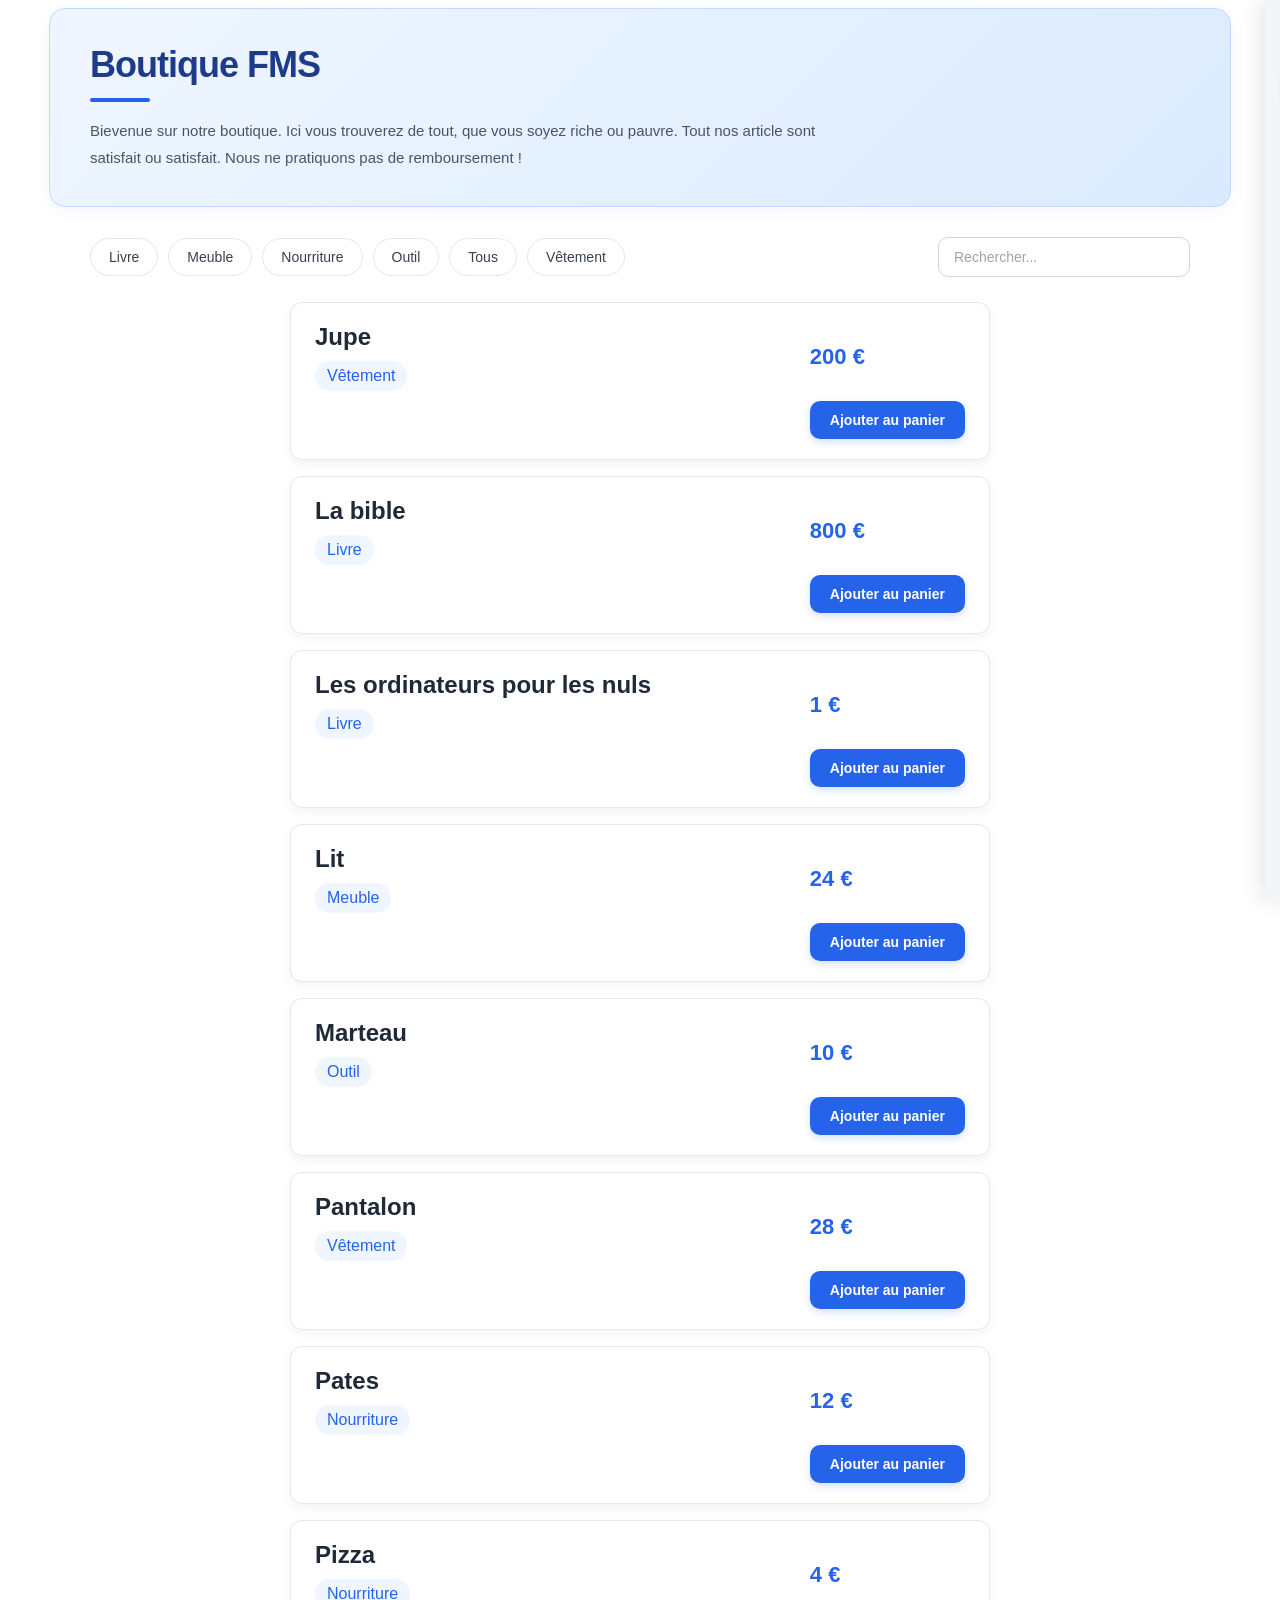
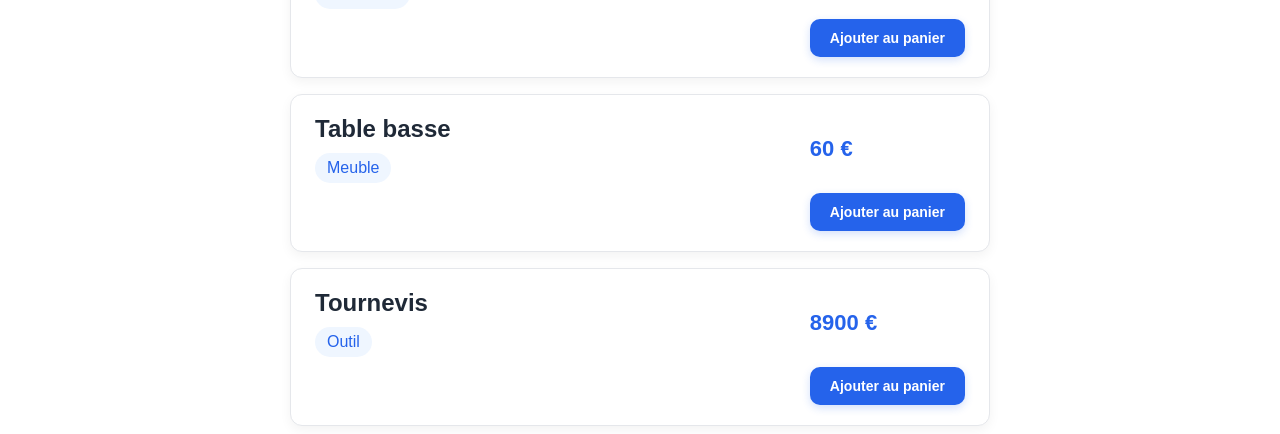
==== index.html @ f7cae329 "Ajout du prix total" ====
<!DOCTYPE html>
<html>
    <head>
        <meta charset="utf-8">
        <meta http-equiv="X-UA-Compatible" content="IE=edge">

        <title>Boutique en ligne</title>

        <meta name="description" content="">
        <meta name="viewport" content="width=device-width, initial-scale=1">

        <link rel="stylesheet" href="style.css">
        <link rel="stylesheet" href="article.css">
        <link rel="stylesheet" href="category.css">
        <link rel="stylesheet" href="cart.css">
        <script src="main.js" defer></script>
    </head>
    <body>
        <header id="shop-header">
            <h1>Boutique FMS</h1>
            <p>Bievenue sur notre boutique. Ici vous trouverez de tout, que vous soyez riche ou pauvre. Tout nos article sont satisfait ou satisfait. Nous ne pratiquons pas de remboursement !</p>
        </header>
       
        <div id="cart-container">
            <div class="cart">
                <!-- Contient les articles ajoutés au panier -->
            </div>
            <div id="total-price">Prix total : 0 €</div>
            <button class="cart-button">Payer</button>
        </div>

        <div id="filter-container">
            <div id="category-container">
                <!-- Catégories générées en JS -->
            </div>
            <form id="letters">
                <input type="text" id="input_web"  pattern="[a-zA-Zà-ÿÀ-ŸñÑ\s]+" placeholder="Rechercher..."/>
            </form>
        </div>



        <div id="article-container">
            <!-- Articles générés en JS -->
        </div>
    </body>
</html>
---- style.css ----
/* En-tête de la boutique */
#shop-header {
    max-width: 1100px;
    margin: 0 auto 30px auto;
    padding: 35px 40px;

    background: linear-gradient(
        135deg,
        #eff6ff 0%,
        #dbeafe 100%
    );

    border: 1px solid #bfdbfe;
    border-radius: 16px;

    box-shadow: 0 4px 15px rgba(37, 99, 235, 0.06);
}

/* Titre */
#shop-header h1 {
    font-size: 36px;
    font-weight: 700;
    color: #1e3a8a;

    margin: 0 0 15px 0;
    letter-spacing: -1px;
}

/* Petite barre décorative */
#shop-header h1::after {
    content: "";
    display: block;

    width: 60px;
    height: 4px;

    background-color: #2563eb;
    border-radius: 10px;

    margin-top: 12px;
}

/* Description */
#shop-header p {
    font-size: 15px;
    line-height: 1.8;
    color: #475569;

    max-width: 750px;
    margin: 0;
}

body {
    font-family: 'Helvetica', 'Arial', sans-serif;
}


#cart-container {
    display: flex;
    flex-direction: column;
    gap: 16px;
    max-width: 700px;
    margin: 0 auto;
}

#category-container {
    max-width: 700px;
    margin: 0 auto;
}

.tab-list {
    display: flex;
    width: 80%;
}

.tab {
    width: stretch;
    text-align: center;
    align-items: center;
    border-left: solid 2px gray;
}

.tab-link {
    width: stretch;
    height: stretch;
    min-width: auto;
    border: none;
    background-color: #eee;
    font-size: large;
    font-weight: 600;
}

.tab-link:hover {
    background-color: #ddd;
}

.quantity-buttons button {
    display: block;
    width: 30px;
    padding-inline: auto;
}

#cat {
    list-style: none;       /* Supprime les points noirs */
    display: flex;
    flex-wrap: wrap;
    gap: 8px;
    padding: 0;
}

#ele{
    padding: 6px 12px;
    border-radius: 12px;
    font-size: medium;
}
---- article.css ----
#article-container {
    display: flex;
    flex-direction: column;
    gap: 16px;
    max-width: 700px;
    margin: 0 auto;
}

.article {
    display: grid;
    grid-template-columns: 1fr auto;
    grid-template-rows: auto auto;
    align-items: center;
    gap: 10px;

    background: white;
    padding: 20px 24px;
    border-radius: 12px;
    border: 1px solid #e5e7eb;
    box-shadow: 0 4px 12px rgba(0,0,0,0.05);
}

/* Nom : en haut à gauche */
.article h2 {
    grid-column: 1;
    grid-row: 1;
    margin: 0;
    color: #1f2937;
}

/* Catégorie : en bas à gauche */
.article p:nth-of-type(1) {
    grid-column: 1;
    grid-row: 2;
    margin: 0;

    color: #2563eb;
    background: #eff6ff;
    border-radius: 20px;
    padding: 6px 12px;
    width: fit-content;
}

/* Prix : à droite */
.article p:nth-of-type(2) {
    grid-column: 2;
    grid-row: 1 / 3;
    margin: 0;

    font-size: 22px;
    font-weight: bold;
    color: #2563eb;
}

/* Bouton Ajouter au panier */
.add-to-cart {
    grid-column: 2;
    grid-row: 3;

    padding: 11px 20px;
    background-color: #2563eb;
    color: white;

    border: none;
    border-radius: 10px;

    font-size: 14px;
    font-weight: 600;
    cursor: pointer;

    box-shadow: 0 3px 8px rgba(37, 99, 235, 0.2);
    transition: all 0.2s ease;
}

.add-to-cart:hover {
    background-color: #1d4ed8;
    transform: translateY(-2px);
    box-shadow: 0 6px 14px rgba(37, 99, 235, 0.3);
}
---- category.css ----
/* Catégories + recherche */
#filter-container {
    display: flex;
    justify-content: space-between;
    align-items: center;
    gap: 20px;

    max-width: 1100px;
    margin: 0 auto 25px auto;
}

/* Conteneur des catégories */
#category-container {
    flex: 1;
    min-width: 0;
    margin: 0;
}

/* Liste horizontale */
#cat {
    display: flex;
    flex-direction: row;
    flex-wrap: wrap;
    gap: 10px;

    list-style: none;
    padding: 0;
    margin: 0;
}

/* Boutons des catégories */
#cat li {
    padding: 10px 18px;
    background-color: white;
    color: #374151;

    border: 1px solid #e5e7eb;
    border-radius: 25px;

    font-size: 14px;
    font-weight: 500;
    cursor: pointer;

    transition: all 0.2s ease;
    user-select: none;
}

/* Effet au survol */
#cat li:hover {
    background-color: #eff6ff;
    border-color: #2563eb;
    color: #2563eb;
    transform: translateY(-2px);
}

/* Catégorie sélectionnée */
#cat li.active {
    background-color: #2563eb;
    border-color: #2563eb;
    color: white;
    box-shadow: 0 3px 8px rgba(37,99,235,0.2);
}

/* Barre de recherche */
#letters {
    margin: 0;
    flex-shrink: 0;
}

#letters input {
    width: 220px;
    padding: 11px 15px;

    border: 1px solid #d1d5db;
    border-radius: 10px;

    background-color: white;
    font-size: 14px;
    color: #374151;

    outline: none;
    transition: all 0.2s ease;
}

/* Lorsque l'utilisateur clique */
#letters input:focus {
    border-color: #2563eb;
    box-shadow: 0 0 0 3px rgba(37, 99, 235, 0.1);
}

/* Placeholder */
#letters input::placeholder {
    color: #9ca3af;
}

/* Adaptation aux petits écrans */
@media (max-width: 600px) {
    #cat {
        gap: 8px;
    }

    #cat li {
        padding: 8px 12px;
        font-size: 13px;
    }
}
---- cart.css ----
#cart-container {
    position: fixed;
    top: 0;
    right: 0;

    width: 500px;
    height: 100vh;

    background-color: #f3f5f9;
    padding: 20px;
    box-sizing: border-box;

    overflow-y: auto;
    z-index: 1000;

    display: flex;
    flex-direction: column;
    gap: 16px;

    box-shadow: -5px 0 20px rgba(0, 0, 0, 0.1);

    /* Cache le panneau sauf une zone de 15px */
    transform: translateX(calc(100% - 15px));

    transition: transform 0.3s ease;
}

/* Apparition au survol */
#cart-container:hover {
    transform: translateX(0);
}

.cart-button, .remove-all-button {
    padding: 10px 20px;
    background-color: #2563eb;
    color: white;

    border: none;
    border-radius: 10px;

    font-size: 14px;
    font-weight: 600;
    cursor: pointer;

    box-shadow: 0 3px 8px rgba(37, 99, 235, 0.2);
    transition: all 0.2s ease;
}

.cart-button:hover {
    background-color: #1d4ed8;
    transform: translateY(-2px);
    box-shadow: 0 6px 14px rgba(37, 99, 235, 0.3);
}
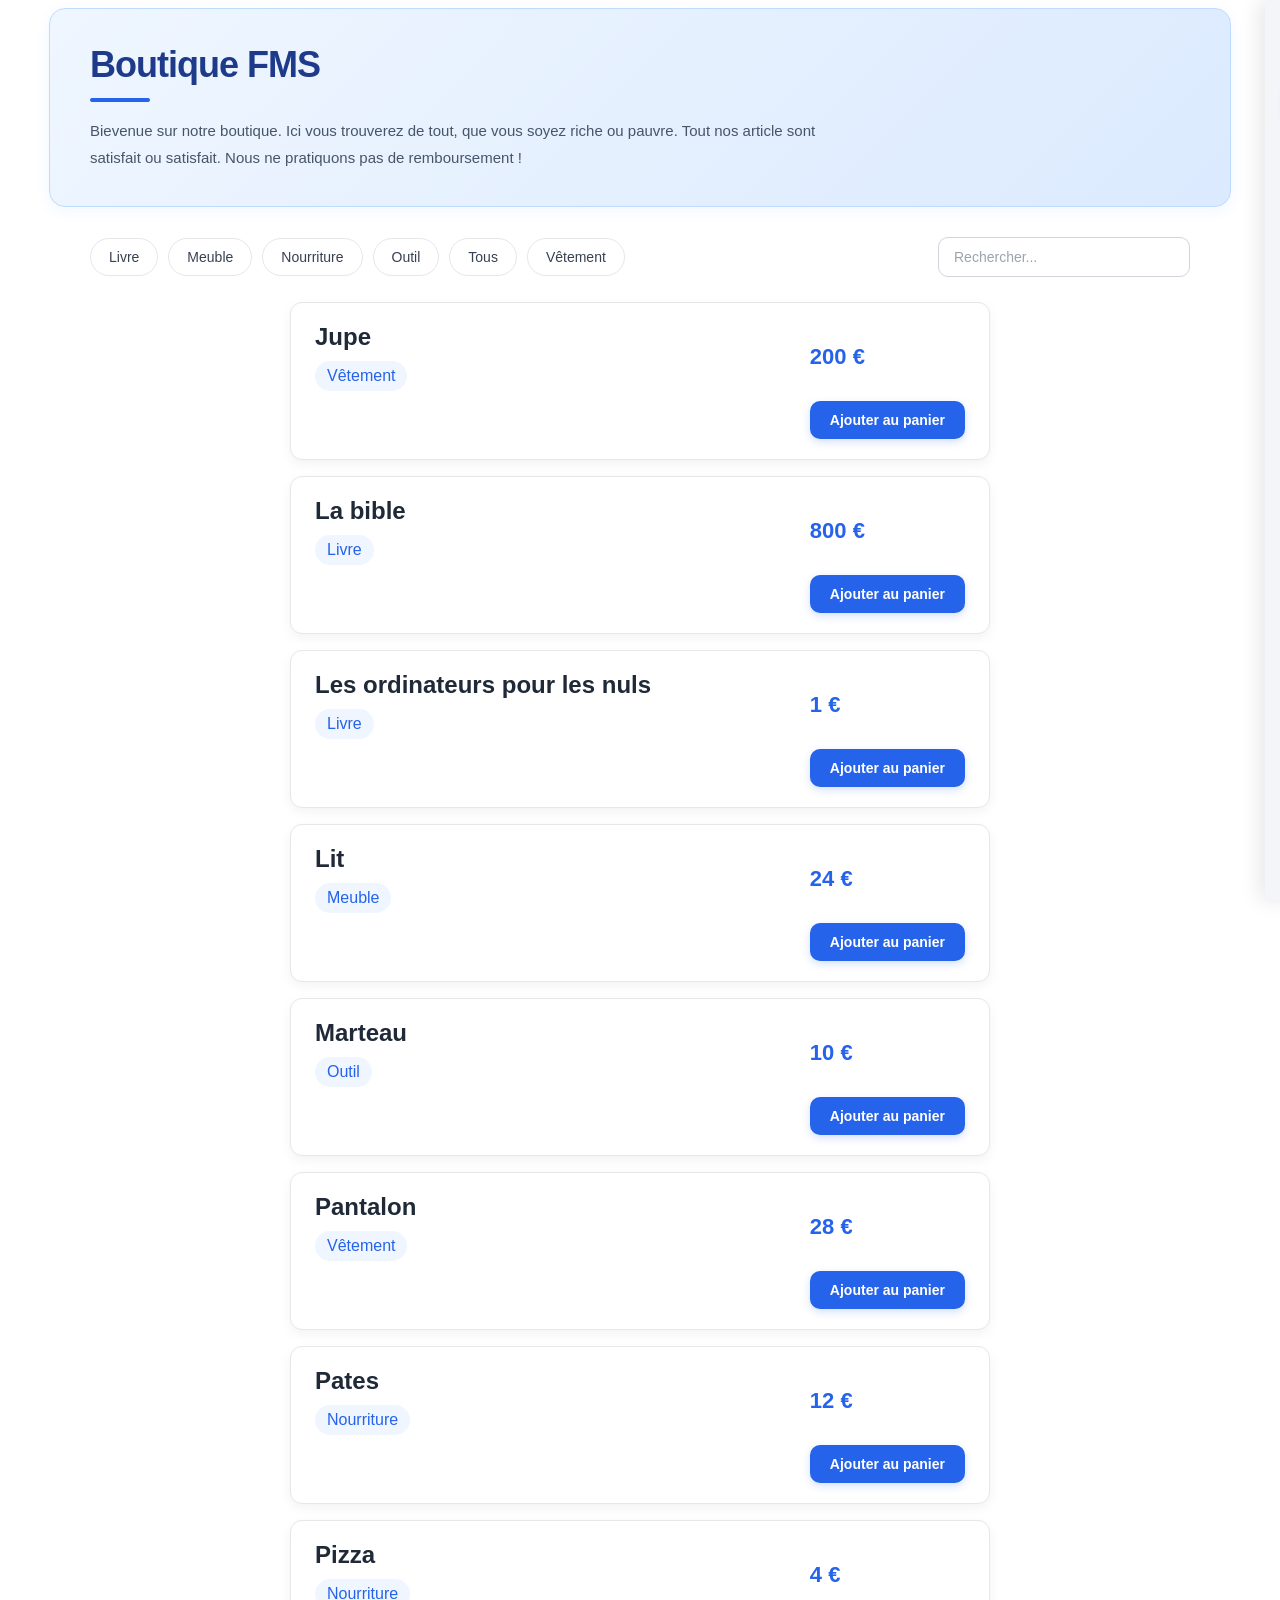
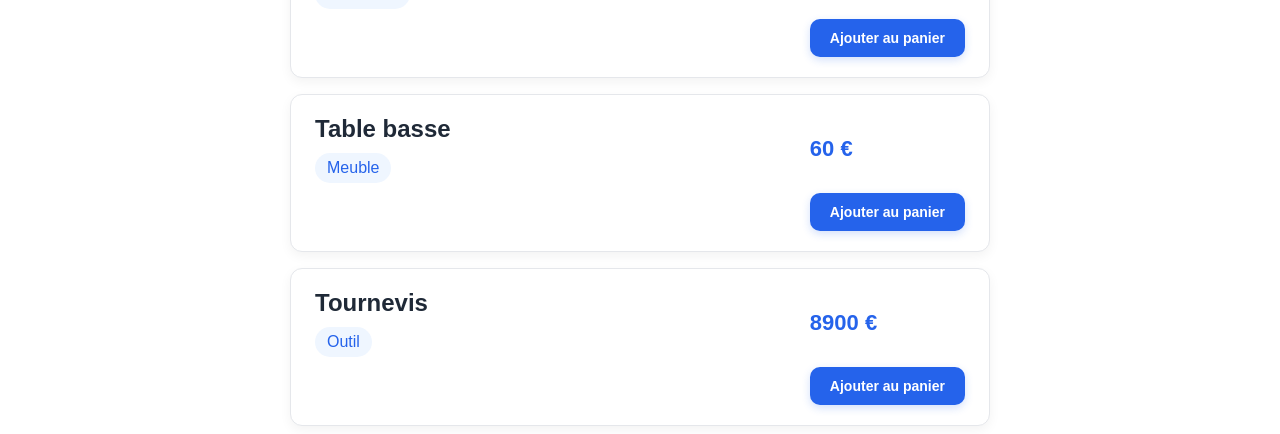
==== commit 2be70262: "changement de div par p" ====
--- a/index.html
+++ b/index.html
@@ -25,7 +25,8 @@
             <div class="cart">
                 <!-- Contient les articles ajoutés au panier -->
             </div>
-            <div id="total-price">Prix total : 0 €</div>
+            <p id ="total">
+            </p>
             <button class="cart-button">Payer</button>
         </div>
 
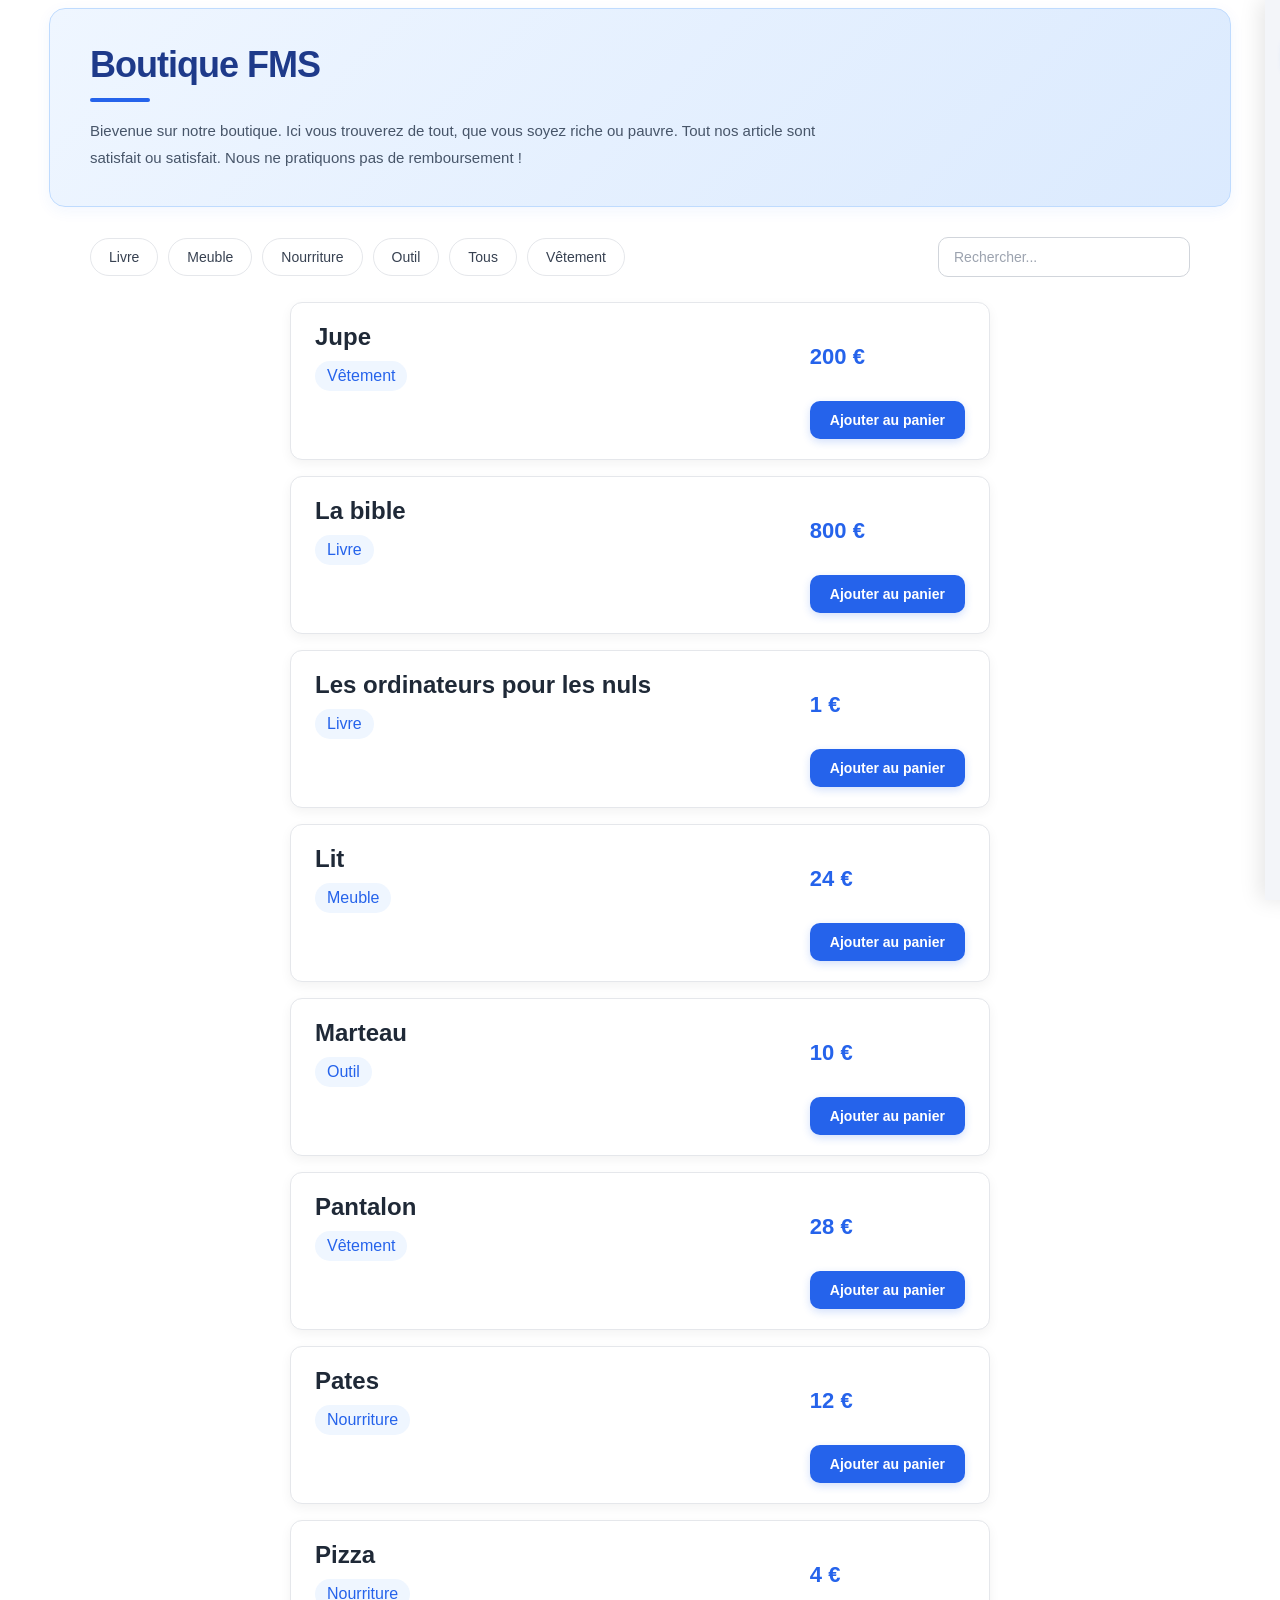
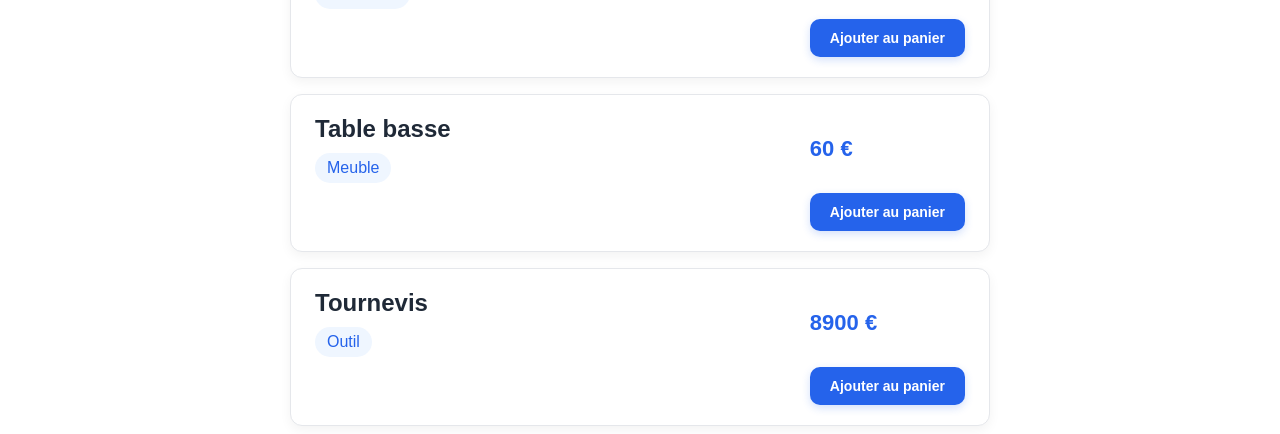
==== commit 1c1cbb77: "Merge branch 'main' of https://github.com/damienlabbe45-lab/boutique_en_ligne into featureDamien" ====
--- a/index.html
+++ b/index.html
@@ -25,8 +25,6 @@
             <div class="cart">
                 <!-- Contient les articles ajoutés au panier -->
             </div>
-            <p id ="total">
-            </p>
             <button class="cart-button">Payer</button>
         </div>
 
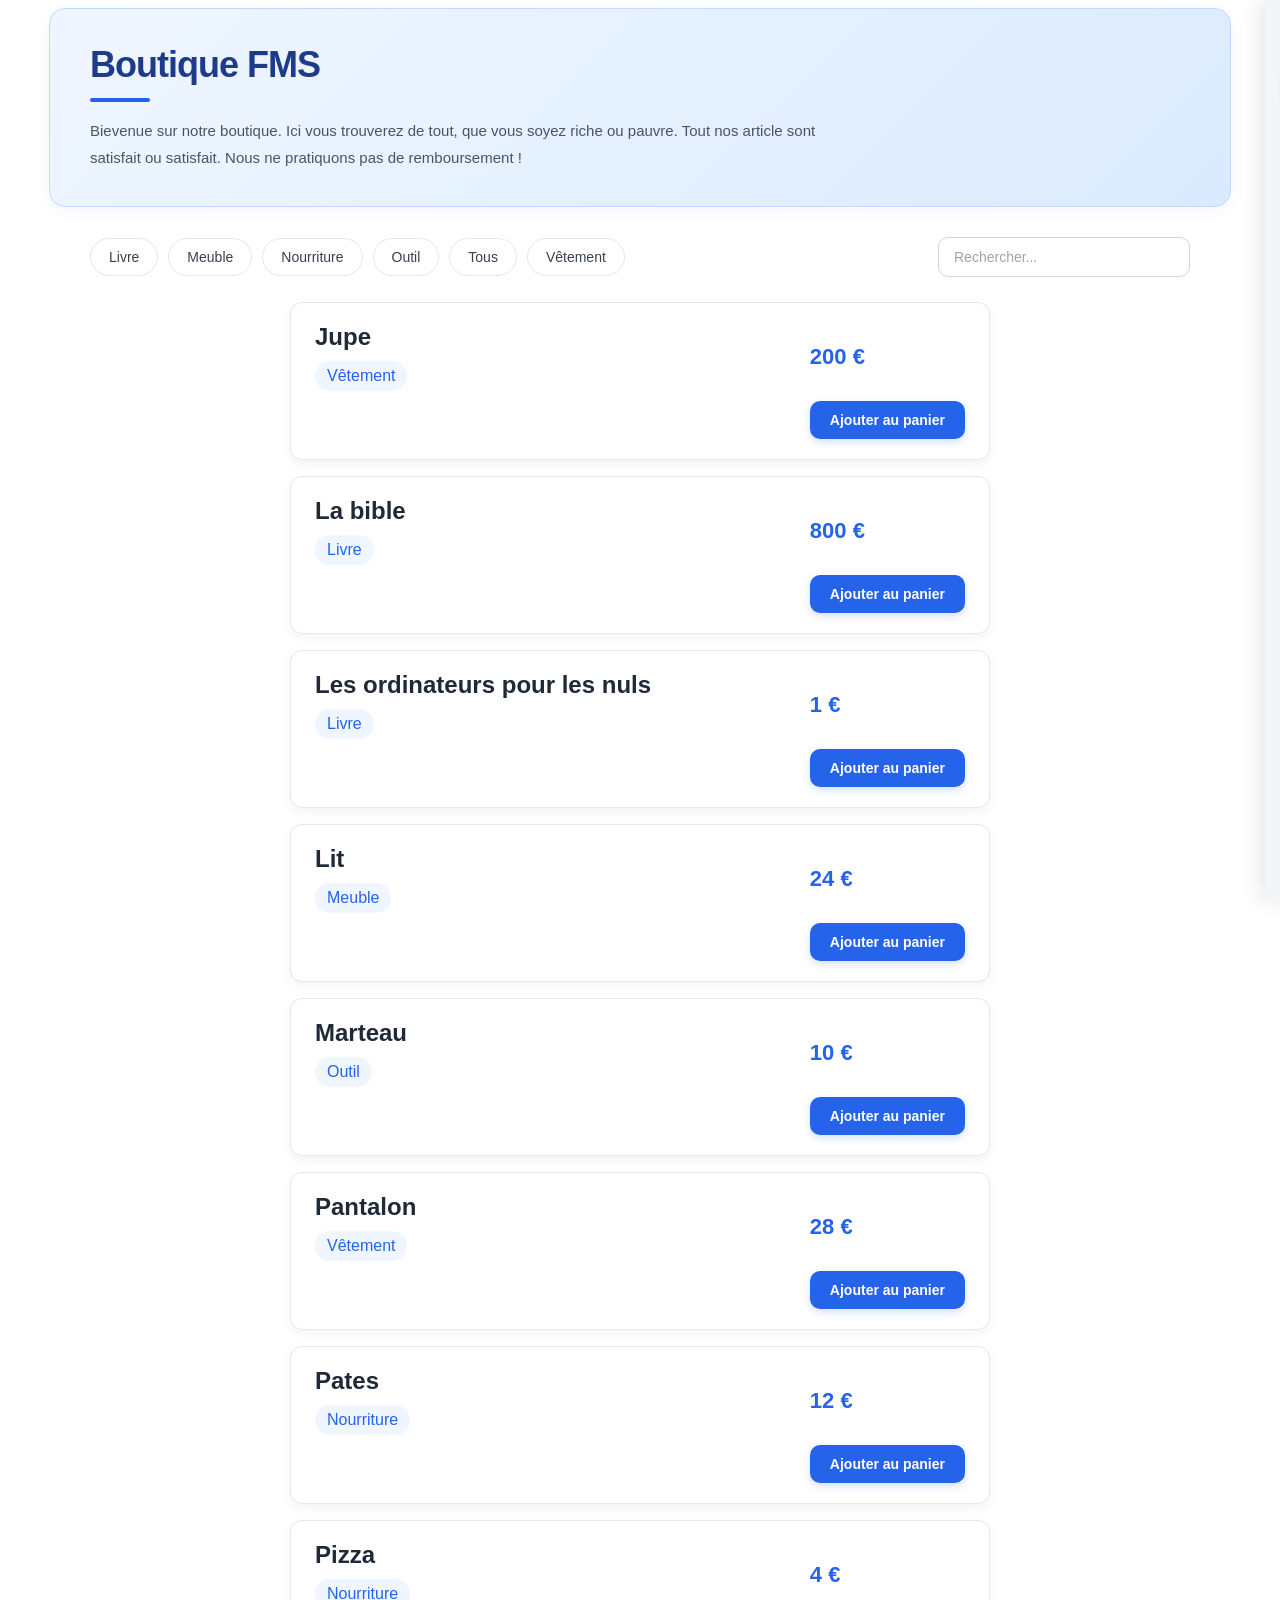
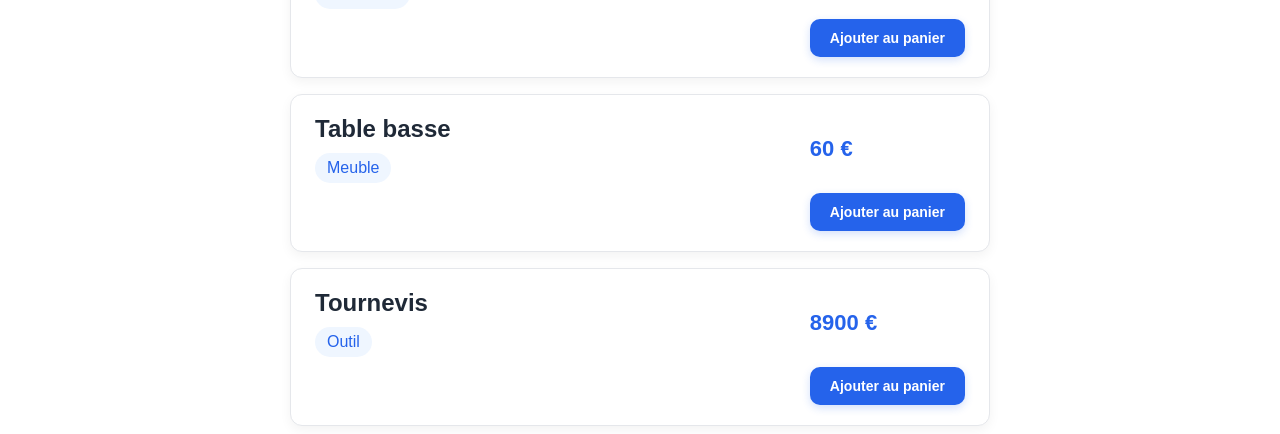
==== commit 5b5dab8d: "ajout de la div prix-total" ====
--- a/index.html
+++ b/index.html
@@ -25,6 +25,7 @@
             <div class="cart">
                 <!-- Contient les articles ajoutés au panier -->
             </div>
+            <div id="total-price">Prix total : 0 €</div>
             <button class="cart-button">Payer</button>
         </div>
 
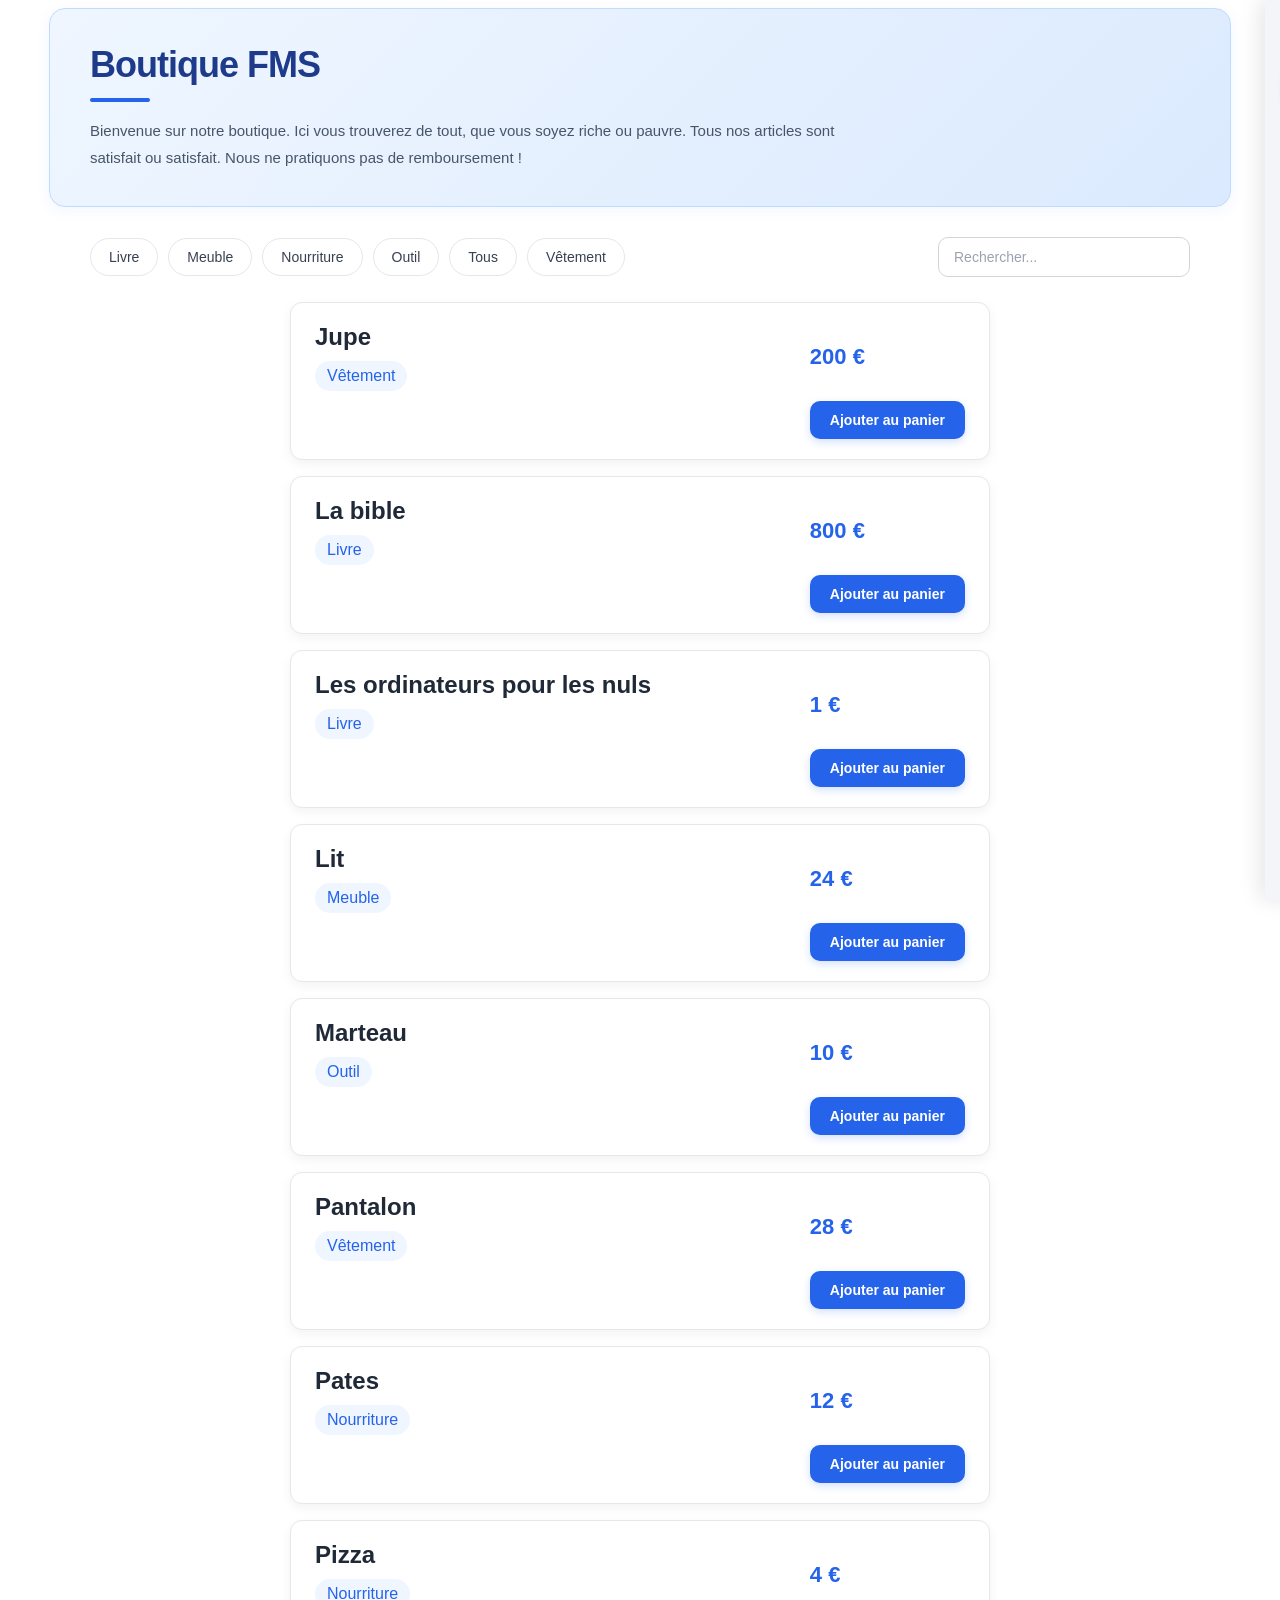
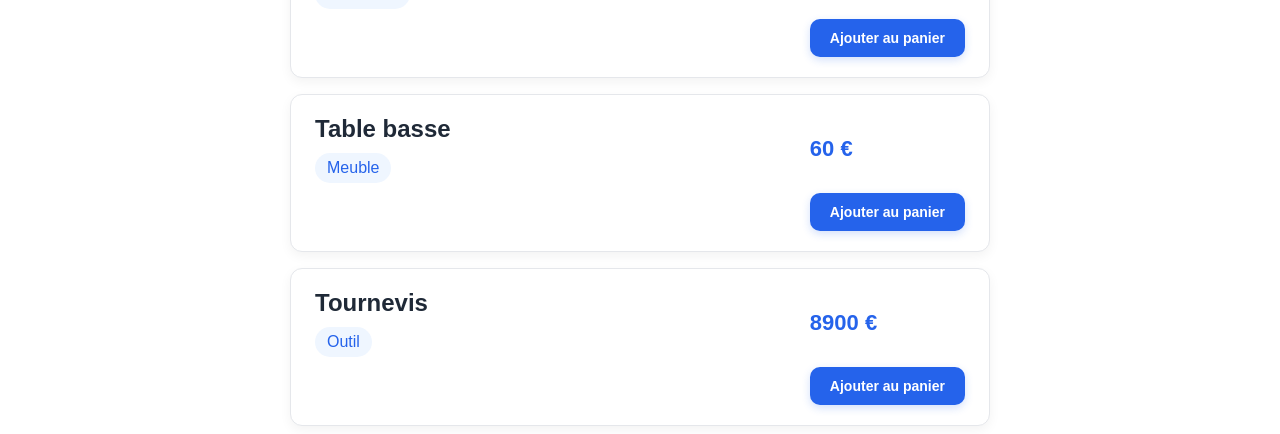
==== commit 9f052f10: "CSS des boutons +/-" ====
--- a/index.html
+++ b/index.html
@@ -18,7 +18,7 @@
     <body>
         <header id="shop-header">
             <h1>Boutique FMS</h1>
-            <p>Bievenue sur notre boutique. Ici vous trouverez de tout, que vous soyez riche ou pauvre. Tout nos article sont satisfait ou satisfait. Nous ne pratiquons pas de remboursement !</p>
+            <p>Bienvenue sur notre boutique. Ici vous trouverez de tout, que vous soyez riche ou pauvre. Tous nos articles sont satisfait ou satisfait. Nous ne pratiquons pas de remboursement !</p>
         </header>
        
         <div id="cart-container">
--- a/style.css
+++ b/style.css
@@ -96,8 +96,21 @@
 
 .quantity-buttons button {
     display: block;
+    height: 30px;
     width: 30px;
     padding-inline: auto;
+    font-size: large;
+    background-color: white;
+    color: #374151;
+    border: 1px solid #e5e7eb;
+    border-radius: 3px;
+}
+
+.quantity-buttons button:hover {
+    color: #2563eb;
+    background-color: #eff6ff;
+    border: 1px solid #2563eb;
+    transition: all 0.2s ease;
 }
 
 #cat {
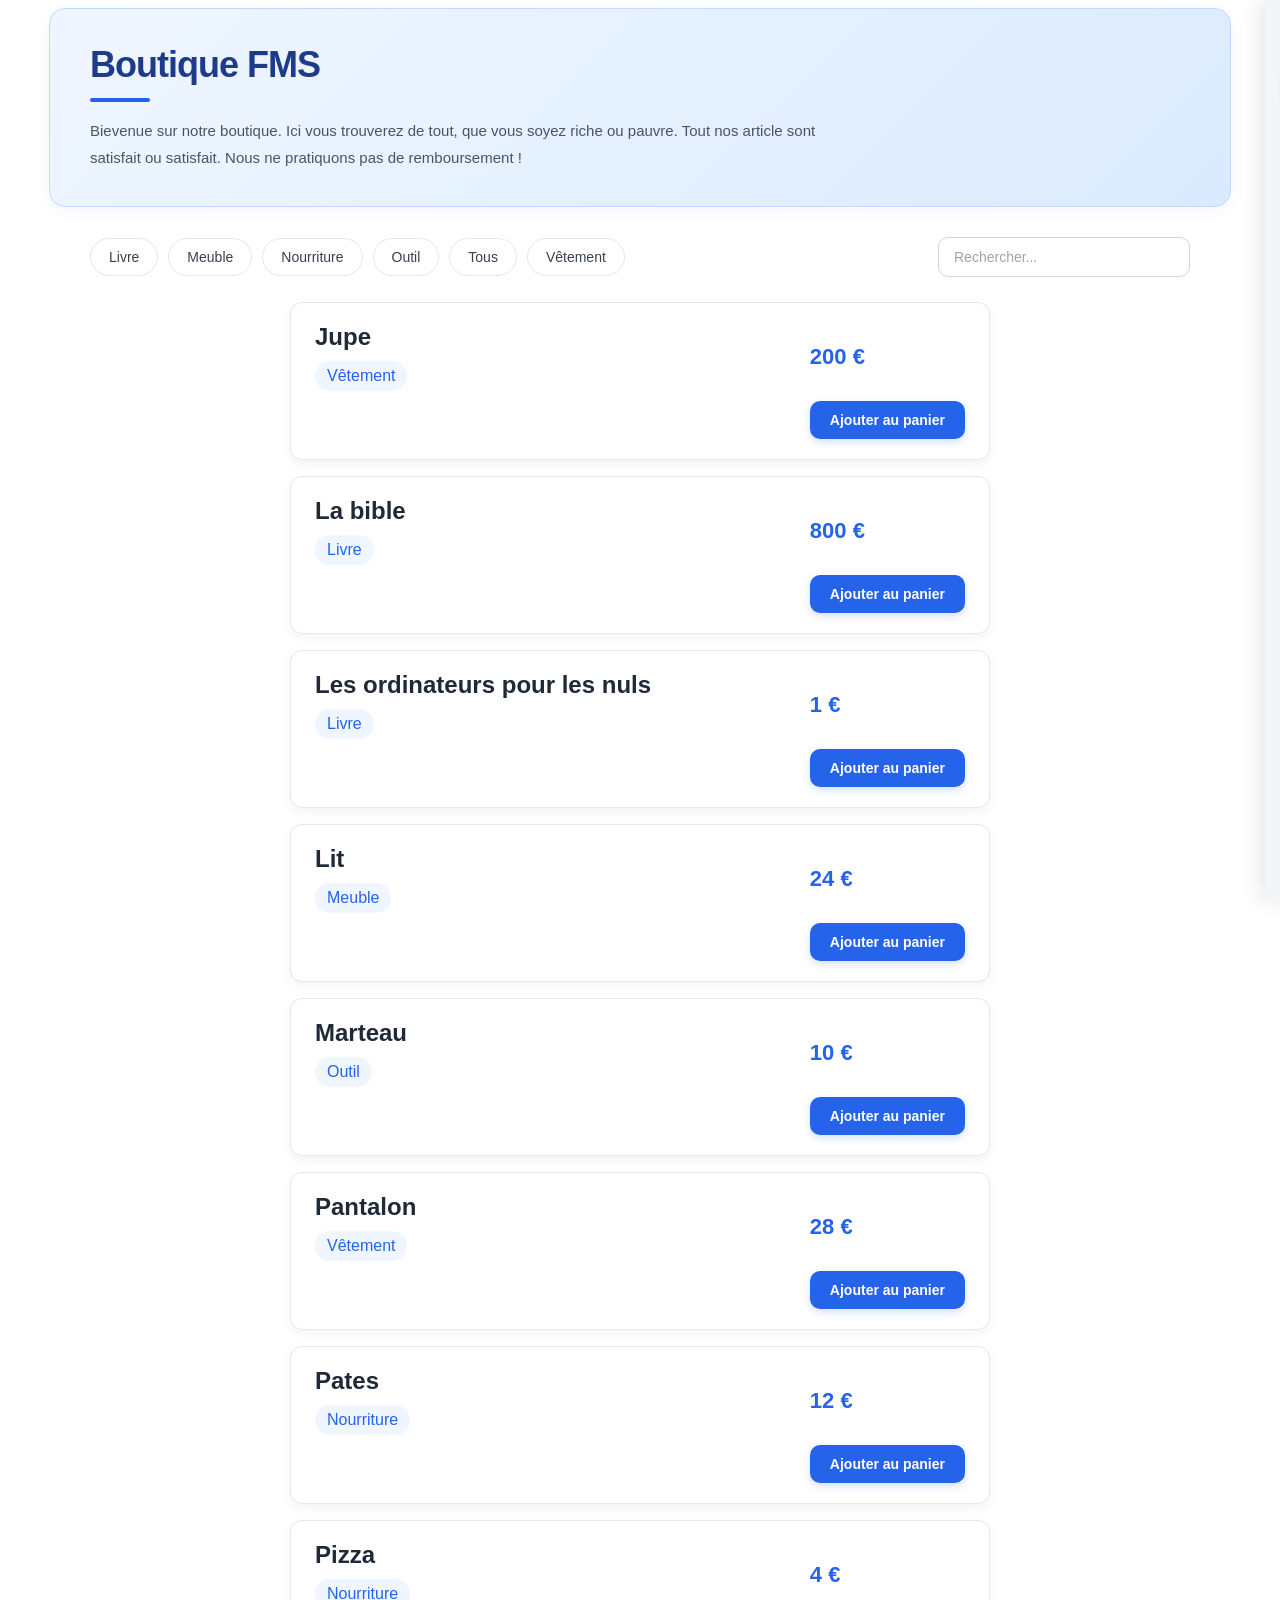
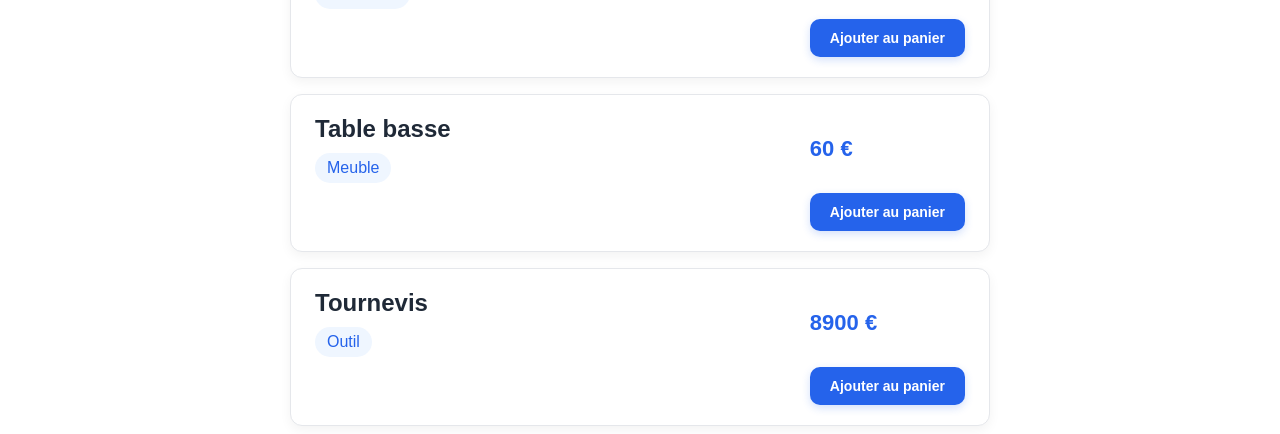
==== commit 0dd45c0c: "reajout de la div total-price" ====
--- a/index.html
+++ b/index.html
@@ -18,7 +18,7 @@
     <body>
         <header id="shop-header">
             <h1>Boutique FMS</h1>
-            <p>Bienvenue sur notre boutique. Ici vous trouverez de tout, que vous soyez riche ou pauvre. Tous nos articles sont satisfait ou satisfait. Nous ne pratiquons pas de remboursement !</p>
+            <p>Bievenue sur notre boutique. Ici vous trouverez de tout, que vous soyez riche ou pauvre. Tout nos article sont satisfait ou satisfait. Nous ne pratiquons pas de remboursement !</p>
         </header>
        
         <div id="cart-container">
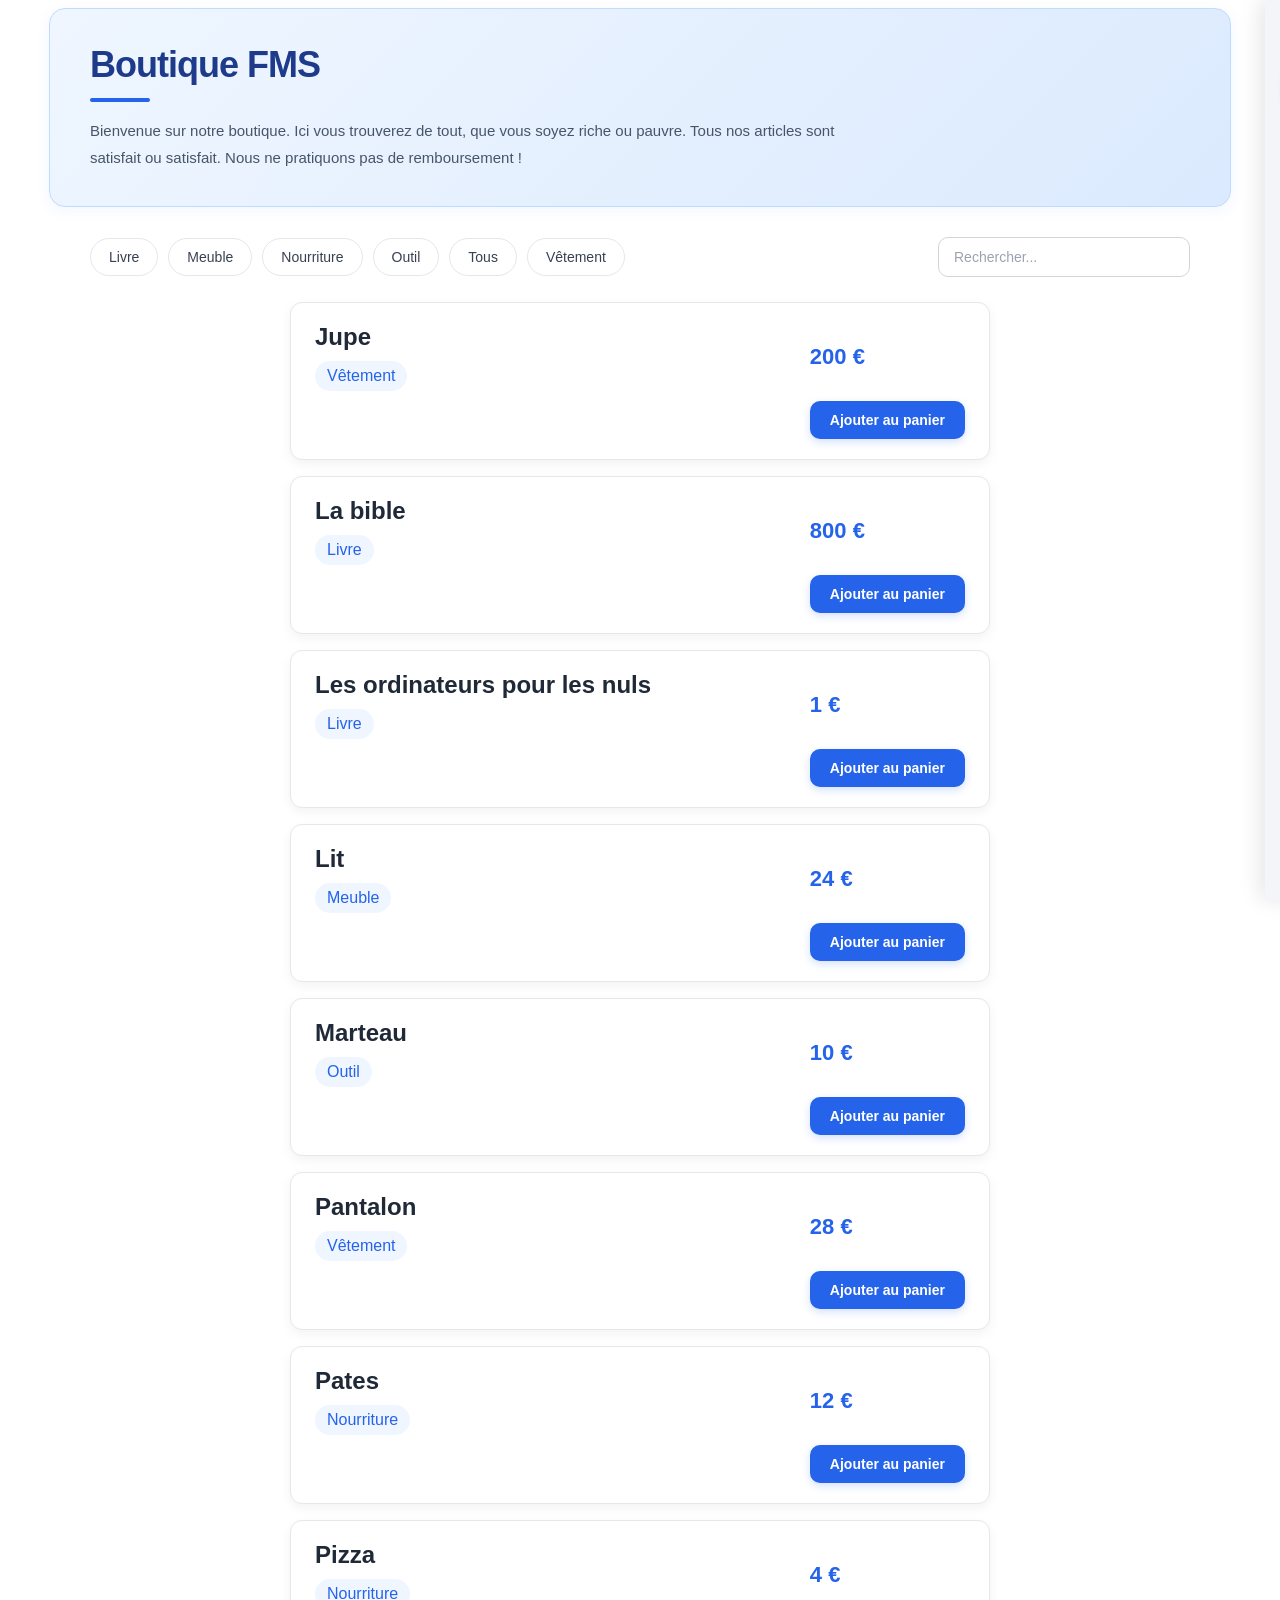
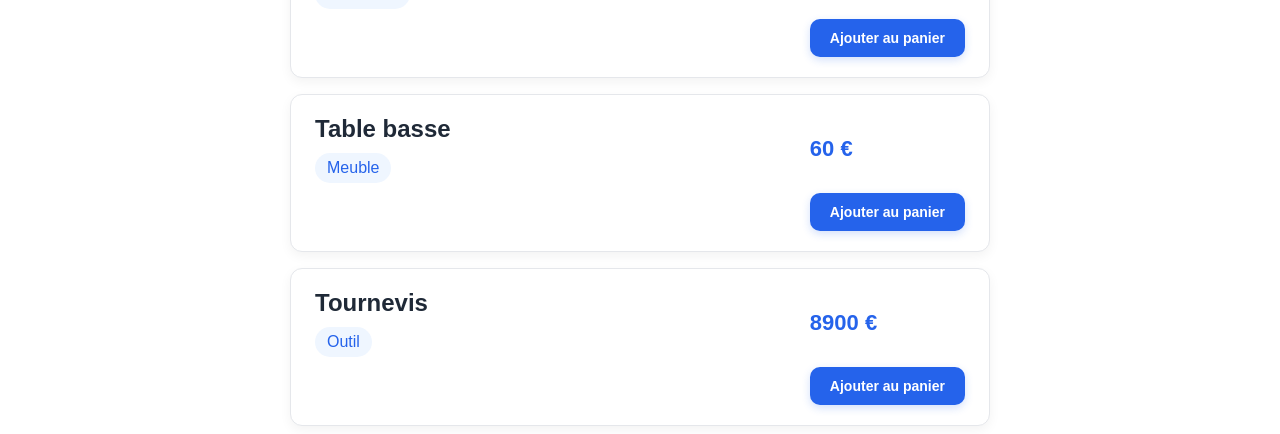
==== commit 4f0b170e: "Merge branch 'main' into 1.0" ====
--- a/index.html
+++ b/index.html
@@ -18,7 +18,7 @@
     <body>
         <header id="shop-header">
             <h1>Boutique FMS</h1>
-            <p>Bievenue sur notre boutique. Ici vous trouverez de tout, que vous soyez riche ou pauvre. Tout nos article sont satisfait ou satisfait. Nous ne pratiquons pas de remboursement !</p>
+            <p>Bienvenue sur notre boutique. Ici vous trouverez de tout, que vous soyez riche ou pauvre. Tous nos articles sont satisfait ou satisfait. Nous ne pratiquons pas de remboursement !</p>
         </header>
        
         <div id="cart-container">
